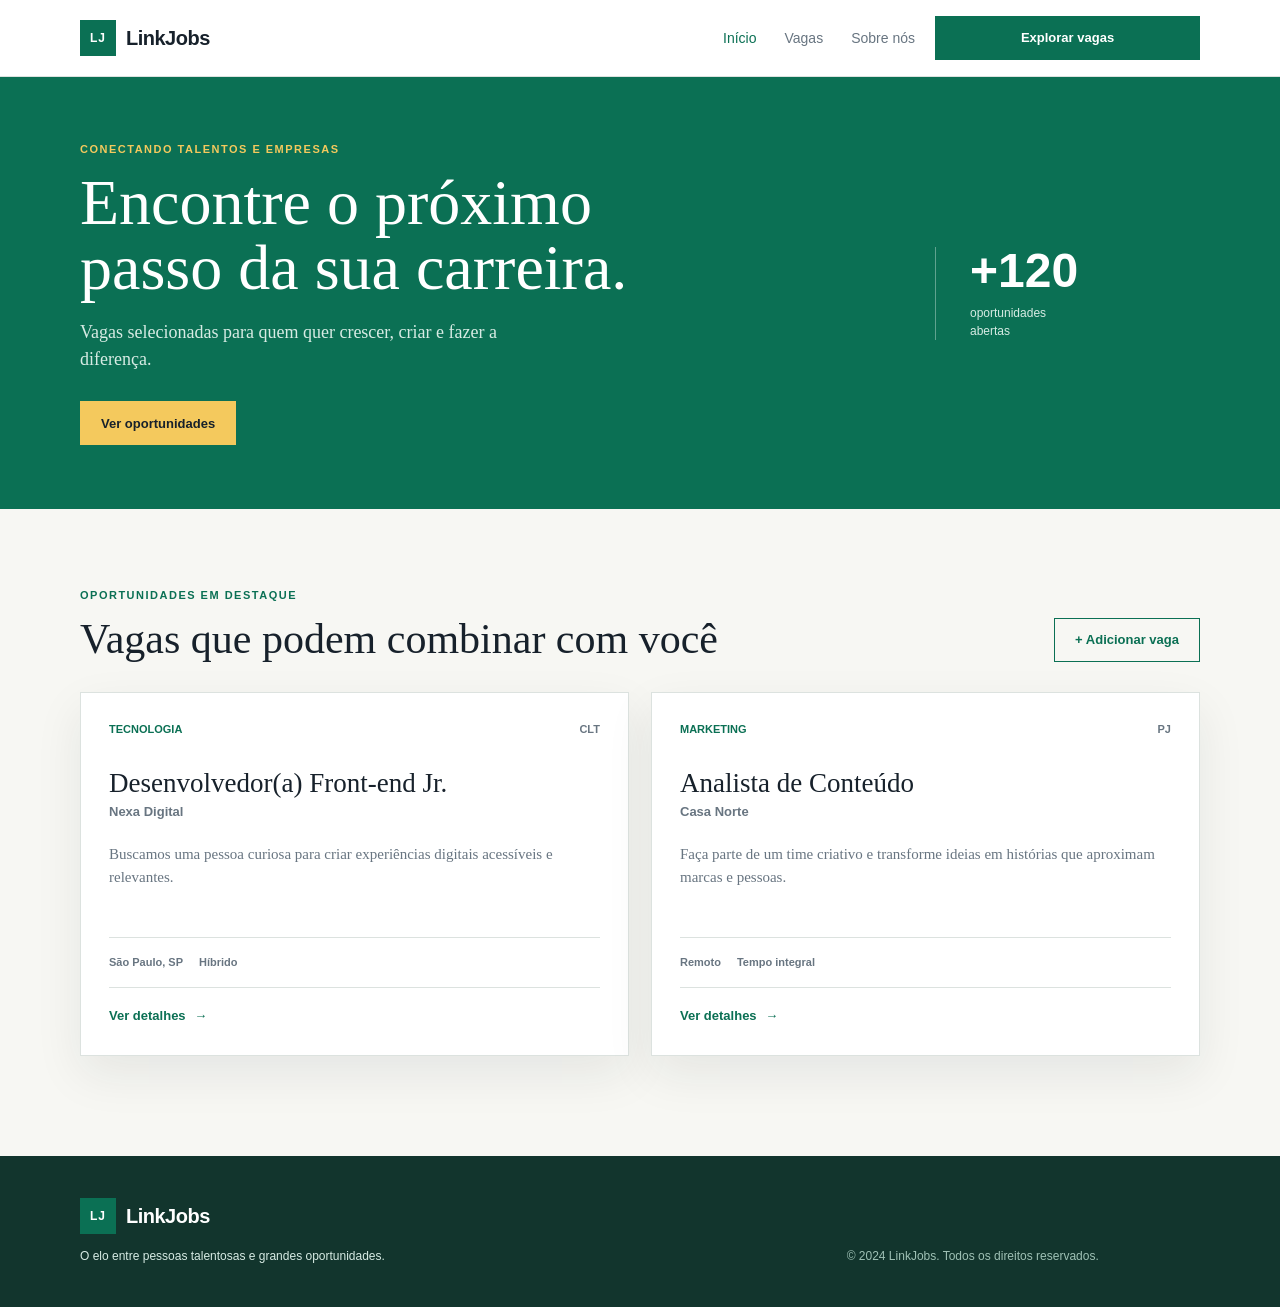
==== ex2/html/index.html @ 88093e97 "ex2 - facul" ====
<!DOCTYPE html>
<html lang="pt-BR">
<head>
    <meta charset="UTF-8">
    <meta name="viewport" content="width=device-width, initial-scale=1.0">
    <meta name="description" content="Encontre oportunidades e compartilhe vagas na LinkJobs.">
    <title>LinkJobs | Oportunidades profissionais</title>
    <link rel="stylesheet" href="../css/index.css">
</head>
<body>
    <header class="site-header">
        <div class="container site-header__content">
            <a class="brand" href="#inicio" aria-label="LinkJobs - início">
                <span class="brand__mark">LJ</span>
                <span class="brand__name">LinkJobs</span>
            </a>
            <nav class="main-nav" aria-label="Navegação principal">
                <a class="main-nav__link main-nav__link--active" href="#inicio">Início</a>
                <a class="main-nav__link" href="#vagas">Vagas</a>
                <a class="main-nav__link" href="#sobre">Sobre nós</a>
            </nav>
            <a class="header-action" href="#vagas">Explorar vagas</a>
        </div>
    </header>

    <main id="inicio">
        <section class="hero">
            <div class="container hero__content">
                <div class="hero__copy">
                    <p class="eyebrow">Conectando talentos e empresas</p>
                    <h1>Encontre o próximo passo da sua carreira.</h1>
                    <p class="hero__description">Vagas selecionadas para quem quer crescer, criar e fazer a diferença.</p>
                    <a class="button button--primary" href="#vagas">Ver oportunidades</a>
                </div>
                <div class="hero__aside" aria-hidden="true">
                    <span class="hero__number">+120</span>
                    <span class="hero__label">oportunidades abertas</span>
                </div>
            </div>
        </section>

        <section class="jobs-section" id="vagas">
            <div class="container">
                <div class="section-heading">
                    <div>
                        <p class="eyebrow">Oportunidades em destaque</p>
                        <h2>Vagas que podem combinar com você</h2>
                    </div>
                    <button class="button button--outline add-job-button" type="button" id="open-modal">+ Adicionar vaga</button>
                </div>

                <div class="jobs-grid" id="jobs-list">
                    <article class="job-card">
                        <div class="job-card__topline">
                            <span class="job-card__category">Tecnologia</span>
                            <span class="job-card__type">CLT</span>
                        </div>
                        <h3>Desenvolvedor(a) Front-end Jr.</h3>
                        <p class="job-card__company">Nexa Digital</p>
                        <p class="job-card__description">Buscamos uma pessoa curiosa para criar experiências digitais acessíveis e relevantes.</p>
                        <div class="job-card__details">
                            <span>São Paulo, SP</span>
                            <span>Híbrido</span>
                        </div>
                        <button class="job-card__link" type="button">Ver detalhes <span aria-hidden="true">→</span></button>
                    </article>

                    <article class="job-card">
                        <div class="job-card__topline">
                            <span class="job-card__category">Marketing</span>
                            <span class="job-card__type">PJ</span>
                        </div>
                        <h3>Analista de Conteúdo</h3>
                        <p class="job-card__company">Casa Norte</p>
                        <p class="job-card__description">Faça parte de um time criativo e transforme ideias em histórias que aproximam marcas e pessoas.</p>
                        <div class="job-card__details">
                            <span>Remoto</span>
                            <span>Tempo integral</span>
                        </div>
                        <button class="job-card__link" type="button">Ver detalhes <span aria-hidden="true">→</span></button>
                    </article>
                </div>
            </div>
        </section>

        <div class="modal-overlay" id="post-modal" role="dialog" aria-modal="true" aria-labelledby="modal-title" hidden>
            <div class="modal">
                <div class="modal__header">
                    <div>
                        <p class="eyebrow">Compartilhe uma oportunidade</p>
                        <h2 id="modal-title">Adicionar nova vaga</h2>
                    </div>
                    <button class="modal__close" type="button" id="close-modal" aria-label="Fechar formulário">×</button>
                </div>
                <form class="job-form" id="job-form">
                    <label for="job-title">Título da vaga</label>
                    <input id="job-title" name="job-title" type="text" placeholder="Ex.: Designer de Produto" required>

                    <label for="company">Empresa</label>
                    <input id="company" name="company" type="text" placeholder="Nome da empresa" required>

                    <div class="form-row">
                        <div>
                            <label for="category">Área</label>
                            <input id="category" name="category" type="text" placeholder="Ex.: Design" required>
                        </div>
                        <div>
                            <label for="location">Localização</label>
                            <input id="location" name="location" type="text" placeholder="Ex.: Remoto" required>
                        </div>
                    </div>

                    <label for="description">Descrição</label>
                    <textarea id="description" name="description" rows="4" placeholder="Conte um pouco sobre a oportunidade..." required></textarea>

                    <button class="button button--primary" id="button-submit" type="submit">Publicar vaga</button>
                </form>
            </div>
        </div>
    </main>

    <footer class="site-footer" id="sobre">
        <div class="container site-footer__content">
            <div>
                <a class="brand brand--footer" href="#inicio">
                    <span class="brand__mark">LJ</span>
                    <span class="brand__name">LinkJobs</span>
                </a>
                <p>O elo entre pessoas talentosas e grandes oportunidades.</p>
            </div>
            <p class="site-footer__copyright">© 2024 LinkJobs. Todos os direitos reservados.</p>
        </div>
    </footer>
</body>
<script src="../js/index.js"></script>
</html>
---- ex2/css/index.css ----
:root {
    --ink: #17212b;
    --muted: #687581;
    --paper: #f7f7f3;
    --white: #ffffff;
    --line: #dce2df;
    --green: #0b7054;
    --green-dark: #07533f;  
    --yellow: #f4c95d;
    --shadow: 0 18px 45px rgba(23, 33, 43, 0.08);
}

* {
    box-sizing: border-box;
}

html {
    scroll-behavior: smooth;
}

body {
    padding: 0;
    margin: 0;
    color: var(--ink);
    background: var(--paper);
    font-family: Georgia, 'Times New Roman', serif;
    line-height: 1.5;
}

a {
    color: inherit;
    text-decoration: none;
}

button,
input,
textarea {
    font: inherit;
}

button,
a {
    -webkit-tap-highlight-color: transparent;
}

.container {
    width: min(1120px, calc(100% - 40px));
    margin: 0 auto;
    display: grid;
    grid-template-columns: repeat(12, minmax(0, 1fr));
    column-gap: 20px;
}

.site-header {
    background: var(--white);
    border-bottom: 1px solid var(--line);
}

.site-header__content {
    align-items: center;
    min-height: 76px;
}

.brand {
    grid-column: 1 / span 3;
}

.main-nav {
    grid-column: 5 / span 5;
}

.header-action {
    grid-column: 10 / -1;
}

.brand {
    display: inline-flex;
    align-items: center;
    gap: 10px;
    font-family: Arial, sans-serif;
    font-weight: 800;
}

.brand__mark {
    display: grid;
    width: 36px;
    height: 36px;
    color: var(--white);
    background: var(--green);
    place-items: center;
    font-size: 12px;
    letter-spacing: 1px;
}

.brand__name {
    font-size: 20px;
    letter-spacing: -0.5px;
}

.main-nav {
    display: flex;
    gap: 28px;
    margin-left: auto;
    font-family: Arial, sans-serif;
    font-size: 14px;
}

.main-nav__link {
    color: var(--muted);
}

.main-nav__link:hover,
.main-nav__link--active {
    color: var(--green);
}

.header-action,
.button {
    display: inline-flex;
    align-items: center;
    justify-content: center;
    min-height: 44px;
    padding: 0 20px;
    border: 1px solid transparent;
    cursor: pointer;
    font-family: Arial, sans-serif;
    font-size: 13px;
    font-weight: 700;
    transition: background-color 180ms ease, color 180ms ease, border-color 180ms ease;
}

.header-action,
.button--primary {
    color: var(--white);
    background: var(--green);
}

.header-action:hover,
.button--primary:hover {
    background: var(--green-dark);
}

.hero {
    background: var(--green);
    color: var(--white);
}

.hero__content {
    align-items: center;
    min-height: 360px;
    padding: 64px 0;
}

.hero__copy {
    grid-column: 1 / span 8;
    max-width: 660px;
}

.eyebrow {
    margin: 0 0 12px;
    color: var(--yellow);
    font-family: Arial, sans-serif;
    font-size: 11px;
    font-weight: 700;
    letter-spacing: 1.5px;
    text-transform: uppercase;
}

.hero h1 {
    max-width: 620px;
    margin: 0 0 18px;
    font-size: clamp(38px, 5vw, 64px);
    font-weight: 400;
    line-height: 1.03;
}

.hero__description {
    max-width: 480px;
    margin: 0 0 28px;
    color: #d7ebe4;
    font-size: 18px;
}

.hero .button {
    color: var(--ink);
    background: var(--yellow);
}

.hero .button:hover {
    background: #ffe093;
}

.hero__aside {
    grid-column: 10 / span 3;
    display: flex;
    flex-direction: column;
    padding-left: 34px;
    border-left: 1px solid rgba(255, 255, 255, 0.35);
    font-family: Arial, sans-serif;
}

.hero__number {
    font-size: 48px;
    font-weight: 700;
    line-height: 1;
}

.hero__label {
    max-width: 100px;
    margin-top: 9px;
    color: #d7ebe4;
    font-size: 12px;
}

.jobs-section {
    padding: 78px 0 100px;
}

.section-heading {
    grid-column: 1 / -1;
    display: flex;
    align-items: end;
    justify-content: space-between;
    margin-bottom: 30px;
    gap: 24px;
}

.section-heading .eyebrow {
    color: var(--green);
}

h2 {
    margin: 0;
    font-size: clamp(28px, 4vw, 42px);
    font-weight: 400;
    line-height: 1.1;
}

.button--outline {
    color: var(--green);
    background: transparent;
    border-color: var(--green);
    white-space: nowrap;
}

.button--outline:hover {
    color: var(--white);
    background: var(--green);
}

.jobs-grid {
    grid-column: 1 / -1;
    display: grid;
    grid-template-columns: repeat(12, minmax(0, 1fr));
    gap: 22px;
}

.job-card {
    grid-column: span 6;
    padding: 28px;
    background: var(--white);
    border: 1px solid var(--line);
    box-shadow: var(--shadow);
}

.job-card__topline,
.job-card__details {
    display: flex;
    justify-content: space-between;
    gap: 16px;
    font-family: Arial, sans-serif;
    font-size: 11px;
    font-weight: 700;
    text-transform: uppercase;
}

.job-card__category {
    color: var(--green);
}

.job-card__type {
    color: var(--muted);
}

.job-card h3 {
    margin: 30px 0 4px;
    font-size: 27px;
    font-weight: 400;
    line-height: 1.12;
}

.job-card__company {
    margin: 0;
    color: var(--muted);
    font-family: Arial, sans-serif;
    font-size: 13px;
    font-weight: 700;
}

.job-card__description {
    min-height: 72px;
    margin: 22px 0;
    color: var(--muted);
    font-size: 15px;
}

.job-card__details {
    justify-content: flex-start;
    padding: 16px 0;
    color: var(--muted);
    border-top: 1px solid var(--line);
    border-bottom: 1px solid var(--line);
    text-transform: none;
}

.job-card__link {
    padding: 18px 0 0;
    color: var(--green);
    background: transparent;
    border: 0;
    cursor: pointer;
    font-family: Arial, sans-serif;
    font-size: 13px;
    font-weight: 700;
}

.job-card__link span {
    display: inline-block;
    margin-left: 5px;
    transition: transform 180ms ease;
}

.job-card__link:hover span {
    transform: translateX(4px);
}

.modal-overlay {
    position: fixed;
    z-index: 10;
    inset: 0;
    display: grid;
    padding: 20px;
    overflow-y: auto;
    background: rgba(23, 33, 43, 0.62);
    place-items: center;
}

.modal-overlay[hidden] {
    display: none;
}

.modal {
    width: min(580px, 100%);
    padding: 32px;
    background: var(--white);
    box-shadow: 0 25px 70px rgba(23, 33, 43, 0.25);
}

.modal__header {
    display: flex;
    justify-content: space-between;
    gap: 20px;
    margin-bottom: 26px;
}

.modal .eyebrow {
    color: var(--green);
}

.modal__close {
    width: 36px;
    height: 36px;
    color: var(--muted);
    background: transparent;
    border: 1px solid var(--line);
    cursor: pointer;
    font-size: 25px;
    line-height: 1;
}

.job-form {
    display: grid;
    gap: 9px;
    font-family: Arial, sans-serif;
}

.job-form label {
    margin-top: 8px;
    color: var(--ink);
    font-size: 12px;
    font-weight: 700;
}

.job-form input,
.job-form textarea {
    width: 100%;
    padding: 12px 13px;
    color: var(--ink);
    background: var(--paper);
    border: 1px solid var(--line);
    outline: none;
    resize: vertical;
}

.job-form input:focus,
.job-form textarea:focus {
    border-color: var(--green);
}

.form-row {
    display: grid;
    grid-template-columns: 1fr 1fr;
    gap: 16px;
}

.form-row > div {
    display: grid;
    gap: 9px;
}

.job-form .button {
    margin-top: 18px;
}

.site-footer {
    padding: 42px 0;
    color: #d7ebe4;
    background: #12352d;
}

.site-footer__content {
    display: grid;
    align-items: end;
    gap: 30px;
}

.site-footer__content > div {
    grid-column: 1 / span 7;
}

.site-footer__copyright {
    grid-column: 9 / -1;
}

.brand--footer {
    color: var(--white);
}

.site-footer p {
    margin: 13px 0 0;
    font-family: Arial, sans-serif;
    font-size: 12px;
}

.site-footer__copyright {
    margin: 0 !important;
    color: #9fc1b5;
}

@media (max-width: 1199px) {
    .hero__copy {
        grid-column: 1 / span 9;
    }

    .hero__aside {
        grid-column: 10 / -1;
    }

    .job-card {
        padding: 24px;
    }
}

@media (max-width: 991px) {
    .container {
        column-gap: 16px;
    }

    .brand {
        grid-column: 1 / span 4;
    }

    .main-nav {
        grid-column: 5 / span 4;
        gap: 16px;
    }

    .header-action {
        grid-column: 9 / -1;
    }

    .hero__copy {
        grid-column: 1 / span 8;
    }

    .hero__aside {
        grid-column: 10 / -1;
    }

    .section-heading {
        align-items: start;
        flex-direction: column;
    }
}

@media (max-width: 767px) {
    .container {
        width: min(100% - 28px, 1120px);
    }

    .site-header__content {
        padding: 14px 0;
        row-gap: 14px;
    }

    .brand,
    .main-nav,
    .header-action {
        grid-column: 1 / -1;
    }

    .main-nav {
        order: 3;
        width: 100%;
        justify-content: space-between;
        margin: 0;
        padding-top: 12px;
        border-top: 1px solid var(--line);
    }

    .header-action {
        padding: 0 12px;
        font-size: 12px;
    }

    .hero__content {
        align-items: flex-start;
        min-height: auto;
        padding: 54px 0 60px;
    }

    .hero__copy,
    .hero__aside {
        grid-column: 1 / -1;
    }

    .hero__aside {
        padding: 18px 0 0;
        border-top: 1px solid rgba(255, 255, 255, 0.35);
        border-left: 0;
    }

    .jobs-section {
        padding: 54px 0 70px;
    }

    .section-heading {
        align-items: flex-start;
        flex-direction: column;
    }

    .jobs-grid {
        grid-template-columns: repeat(12, minmax(0, 1fr));
    }

    .job-card {
        grid-column: span 12;
    }

    .job-card__description {
        min-height: 0;
    }

    .modal {
        padding: 24px 18px;
    }

    .form-row {
        grid-template-columns: 1fr;
        gap: 0;
    }

    .site-footer__content {
        row-gap: 20px;
    }

    .site-footer__content > div,
    .site-footer__copyright {
        grid-column: 1 / -1;
    }
}

@media (max-width: 575px) {
    .container {
        width: min(100% - 24px, 1120px);
    }

    .site-header__content {
        min-height: 0;
    }

    .main-nav {
        font-size: 12px;
    }

    .header-action {
        width: 100%;
    }

    .hero h1 {
        font-size: 40px;
    }

    .hero__description {
        font-size: 16px;
    }

    .section-heading h2 {
        font-size: 32px;
    }

    .add-job-button {
        width: 100%;
    }

    .job-card {
        padding: 20px;
    }

    .job-card h3 {
        font-size: 24px;
    }

    .job-card__details {
        align-items: flex-start;
        flex-direction: column;
        gap: 5px;
    }
}

@media (max-width: 399px) {
    .main-nav {
        align-items: flex-start;
        flex-direction: column;
        gap: 8px;
    }

    .hero__content {
        padding: 42px 0 48px;
    }

    .hero h1 {
        font-size: 34px;
    }

    .modal-overlay {
        padding: 10px;
    }

    .modal {
        padding: 20px 14px;
    }
}
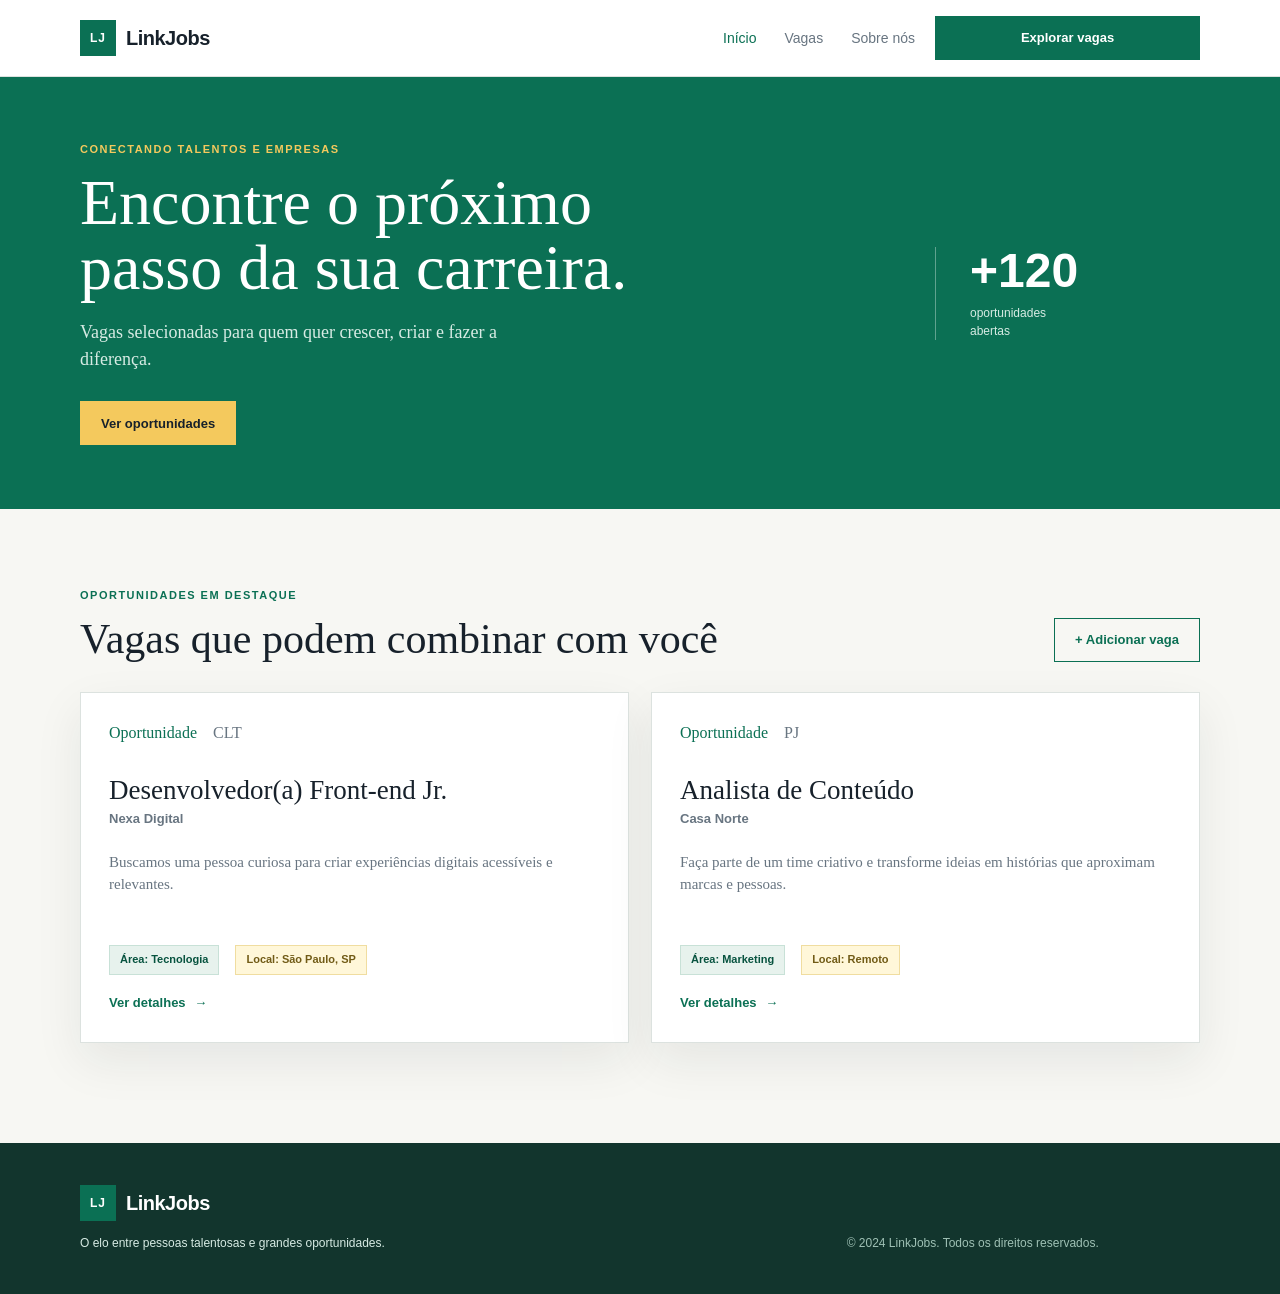
==== commit 28bd85ec: "att final ex2" ====
--- a/ex2/html/index.html
+++ b/ex2/html/index.html
@@ -10,21 +10,26 @@
 <body>
     <header class="site-header">
         <div class="container site-header__content">
-            <a class="brand" href="#inicio" aria-label="LinkJobs - início">
+            <a class="brand" href="" id="home" aria-label="LinkJobs - início">
                 <span class="brand__mark">LJ</span>
                 <span class="brand__name">LinkJobs</span>
             </a>
-            <nav class="main-nav" aria-label="Navegação principal">
-                <a class="main-nav__link main-nav__link--active" href="#inicio">Início</a>
+            <button class="menu-toggle" type="button" aria-expanded="false" aria-controls="main-menu" aria-label="Abrir menu">
+                <span></span>
+                <span></span>
+                <span></span>
+            </button>
+            <nav class="main-nav" id="main-menu" aria-label="Navegação principal">
+                <a id="inicio" class="main-nav__link main-nav__link--active" href="">Início</a>
                 <a class="main-nav__link" href="#vagas">Vagas</a>
-                <a class="main-nav__link" href="#sobre">Sobre nós</a>
+                <button class="main-nav__link main-nav__button" id="aboutus" type="button">Sobre nós</button>
             </nav>
             <a class="header-action" href="#vagas">Explorar vagas</a>
         </div>
     </header>
 
     <main id="inicio">
-        <section class="hero">
+        <section class="hero" id="hero">
             <div class="container hero__content">
                 <div class="hero__copy">
                     <p class="eyebrow">Conectando talentos e empresas</p>
@@ -52,32 +57,62 @@
                 <div class="jobs-grid" id="jobs-list">
                     <article class="job-card">
                         <div class="job-card__topline">
-                            <span class="job-card__category">Tecnologia</span>
+                            <span class="job-card__category">Oportunidade</span>
                             <span class="job-card__type">CLT</span>
                         </div>
                         <h3>Desenvolvedor(a) Front-end Jr.</h3>
                         <p class="job-card__company">Nexa Digital</p>
                         <p class="job-card__description">Buscamos uma pessoa curiosa para criar experiências digitais acessíveis e relevantes.</p>
-                        <div class="job-card__details">
-                            <span>São Paulo, SP</span>
-                            <span>Híbrido</span>
+                        <div class="job-card__badges">
+                            <span class="job-badge job-badge--area">Área: Tecnologia</span>
+                            <span class="job-badge job-badge--location">Local: São Paulo, SP</span>
                         </div>
                         <button class="job-card__link" type="button">Ver detalhes <span aria-hidden="true">→</span></button>
                     </article>
 
                     <article class="job-card">
                         <div class="job-card__topline">
-                            <span class="job-card__category">Marketing</span>
+                            <span class="job-card__category">Oportunidade</span>
                             <span class="job-card__type">PJ</span>
                         </div>
                         <h3>Analista de Conteúdo</h3>
                         <p class="job-card__company">Casa Norte</p>
                         <p class="job-card__description">Faça parte de um time criativo e transforme ideias em histórias que aproximam marcas e pessoas.</p>
-                        <div class="job-card__details">
-                            <span>Remoto</span>
-                            <span>Tempo integral</span>
+                        <div class="job-card__badges">
+                            <span class="job-badge job-badge--area">Área: Marketing</span>
+                            <span class="job-badge job-badge--location">Local: Remoto</span>
                         </div>
                         <button class="job-card__link" type="button">Ver detalhes <span aria-hidden="true">→</span></button>
+                    </article>
+                </div>
+            </div>
+        </section>
+
+        <section class="about-section" id="sobre" hidden>
+            <div class="container about-section__content">
+                <div class="about-section__intro">
+                    <p class="eyebrow">Sobre a LinkJobs</p>
+                    <h2>Trabalho com propósito começa por boas conexões.</h2>
+                </div>
+                <div class="about-section__text">
+                    <p>A LinkJobs aproxima profissionais e empresas que compartilham vontade de crescer, criar e transformar o futuro do trabalho.</p>
+                    <p>Reunimos oportunidades relevantes e ajudamos cada pessoa a encontrar um caminho profissional mais alinhado com seus talentos e objetivos.</p>
+                </div>
+                <div class="about-section__values" aria-label="Valores da LinkJobs">
+                    <article class="about-value">
+                        <span class="about-value__number">01</span>
+                        <h3>Conexões reais</h3>
+                        <p>Relacionamentos profissionais construídos com transparência e cuidado.</p>
+                    </article>
+                    <article class="about-value">
+                        <span class="about-value__number">02</span>
+                        <h3>Oportunidades acessíveis</h3>
+                        <p>Informação clara para tornar a próxima escolha mais simples.</p>
+                    </article>
+                    <article class="about-value">
+                        <span class="about-value__number">03</span>
+                        <h3>Crescimento contínuo</h3>
+                        <p>Espaço para talentos e empresas evoluírem juntos.</p>
                     </article>
                 </div>
             </div>
@@ -117,9 +152,18 @@
                 </form>
             </div>
         </div>
+
+        <div class="toast" id="toast" role="status" aria-live="polite" hidden>
+            <span class="toast__icon" aria-hidden="true">✓</span>
+            <span id="toast-message">Vaga publicada com sucesso.</span>
+        </div>
+        <div class="toast__error" id="toast-error" role="status" aria-live="polite" hidden>
+            <span class="toast__icon__error" aria-hidden="true">X</span>
+            <span id="toast-message">Erro, confira os campos e tente novamente</span>
+        </div>
     </main>
 
-    <footer class="site-footer" id="sobre">
+    <footer class="site-footer">
         <div class="container site-footer__content">
             <div>
                 <a class="brand brand--footer" href="#inicio">
@@ -132,5 +176,5 @@
         </div>
     </footer>
 </body>
-<script src="../js/index.js"></script>
+<script type="module" src="../js/index.js"></script>
 </html>
--- a/ex2/css/index.css
+++ b/ex2/css/index.css
@@ -5,7 +5,8 @@
     --white: #ffffff;
     --line: #dce2df;
     --green: #0b7054;
-    --green-dark: #07533f;  
+    --green-dark: #07533f;
+    --red: #940000; 
     --yellow: #f4c95d;
     --shadow: 0 18px 45px rgba(23, 33, 43, 0.08);
 }
@@ -69,6 +70,10 @@
     grid-column: 5 / span 5;
 }
 
+.menu-toggle {
+    display: none;
+}
+
 .header-action {
     grid-column: 10 / -1;
 }
@@ -99,6 +104,7 @@
 
 .main-nav {
     display: flex;
+    align-items: center;
     gap: 28px;
     margin-left: auto;
     font-family: Arial, sans-serif;
@@ -107,6 +113,13 @@
 
 .main-nav__link {
     color: var(--muted);
+}
+
+.main-nav__button {
+    padding: 0;
+    background: transparent;
+    border: 0;
+    cursor: pointer;
 }
 
 .main-nav__link:hover,
@@ -255,6 +268,72 @@
     gap: 22px;
 }
 
+.about-section {
+    padding: 82px 0 96px;
+    color: var(--white);
+    background: #12352d;
+    border-bottom: 1px solid var(--white);
+}
+
+.about-section__intro {
+    grid-column: 1 / span 5;
+}
+
+.about-section__intro h2 {
+    color: var(--white);
+}
+
+.about-section__text {
+    grid-column: 7 / -1;
+    padding-top: 7px;
+    color: #d7ebe4;
+    font-size: 17px;
+}
+
+.about-section__text p {
+    margin: 0 0 18px;
+}
+
+.about-section__values {
+    grid-column: 1 / -1;
+    display: grid;
+    grid-template-columns: repeat(3, 1fr);
+    gap: 22px;
+    margin-top: 62px;
+    padding-top: 26px;
+    border-top: 1px solid rgba(255, 255, 255, 0.25);
+}
+
+.about-value {
+    padding-right: 24px;
+    border-right: 1px solid rgba(255, 255, 255, 0.25);
+}
+
+.about-value:last-child {
+    border-right: 0;
+}
+
+.about-value__number {
+    color: var(--yellow);
+    font-family: Arial, sans-serif;
+    font-size: 12px;
+    font-weight: 700;
+}
+
+.about-value h3 {
+    margin: 18px 0 8px;
+    font-size: 22px;
+    font-weight: 400;
+}
+
+.about-value p {
+    max-width: 250px;
+    margin: 0;
+    color: #b9d3c9;
+    font-family: Arial, sans-serif;
+    font-size: 13px;
+}
+
 .job-card {
     grid-column: span 6;
     padding: 28px;
@@ -264,14 +343,10 @@
 }
 
 .job-card__topline,
-.job-card__details {
+.job-card__badges {
     display: flex;
-    justify-content: space-between;
+    flex-wrap: wrap;
     gap: 16px;
-    font-family: Arial, sans-serif;
-    font-size: 11px;
-    font-weight: 700;
-    text-transform: uppercase;
 }
 
 .job-card__category {
@@ -304,13 +379,104 @@
     font-size: 15px;
 }
 
-.job-card__details {
-    justify-content: flex-start;
-    padding: 16px 0;
-    color: var(--muted);
-    border-top: 1px solid var(--line);
-    border-bottom: 1px solid var(--line);
-    text-transform: none;
+.job-badge {
+    display: inline-flex;
+    align-items: center;
+    min-height: 30px;
+    padding: 5px 10px;
+    color: var(--green-dark);
+    background: #e7f2ed;
+    border: 1px solid #c8e1d7;
+    font-family: Arial, sans-serif;
+    font-size: 11px;
+    font-weight: 700;
+}
+
+.job-badge--location {
+    color: #715b16;
+    background: #fff7d9;
+    border-color: #f0dda0;
+}
+
+.toast {
+    position: fixed;
+    z-index: 20;
+    right: 24px;
+    bottom: 24px;
+    display: flex;
+    align-items: center;
+    gap: 10px;
+    width: min(360px, calc(100% - 32px));
+    padding: 14px 16px;
+    color: var(--white);
+    background: var(--green-dark);
+    box-shadow: 0 14px 35px rgba(23, 33, 43, 0.22);
+    font-family: Arial, sans-serif;
+    font-size: 13px;
+    font-weight: 700;
+    animation: toast-in 220ms ease-out;
+}
+
+.toast[hidden] {
+    display: none;
+}
+
+.toast__icon {
+    display: grid;
+    flex: 0 0 24px;
+    width: 24px;
+    height: 24px;
+    color: var(--green-dark);
+    background: var(--yellow);
+    border-radius: 50%;
+    place-items: center;
+    font-size: 15px;
+}
+.toast__error {
+    position: fixed;
+    z-index: 20;
+    right: 24px;
+    bottom: 24px;
+    display: flex;
+    align-items: center;
+    gap: 10px;
+    width: min(360px, calc(100% - 32px));
+    padding: 14px 16px;
+    color: var(--white);
+    background: var(--red);
+    box-shadow: 0 14px 35px rgba(23, 33, 43, 0.22);
+    font-family: Arial, sans-serif;
+    font-size: 13px;
+    font-weight: 700;
+    animation: toast-in 220ms ease-out;
+}
+
+.toast__error[hidden] {
+    display: none;
+}
+
+.toast__icon__error {
+    display: grid;
+    flex: 0 0 24px;
+    width: 24px;
+    height: 24px;
+    color: var(--red);
+    background: var(--white);
+    border-radius: 50%;
+    place-items: center;
+    font-size: 15px;
+}
+
+@keyframes toast-in {
+    from {
+        opacity: 0;
+        transform: translateY(12px);
+    }
+
+    to {
+        opacity: 1;
+        transform: translateY(0);
+    }
 }
 
 .job-card__link {
@@ -501,6 +667,15 @@
         align-items: start;
         flex-direction: column;
     }
+
+    .about-section__intro,
+    .about-section__text {
+        grid-column: 1 / -1;
+    }
+
+    .about-section__text {
+        padding-top: 0;
+    }
 }
 
 @media (max-width: 767px) {
@@ -519,18 +694,58 @@
         grid-column: 1 / -1;
     }
 
+    .brand {
+        grid-column: 1 / span 10;
+    }
+
+    .menu-toggle {
+        grid-column: 11 / -1;
+        display: flex;
+        flex-direction: column;
+        align-items: center;
+        justify-content: center;
+        width: 44px;
+        height: 44px;
+        padding: 8px;
+        border: 1px solid var(--line);
+        color: var(--ink);
+        background: var(--white);
+        cursor: pointer;
+        gap: 5px;
+    }
+
+    .menu-toggle span {
+        display: block;
+        width: 20px;
+        height: 2px;
+        background: currentColor;
+    }
+
     .main-nav {
+        grid-column: 1 / -1;
         order: 3;
         width: 100%;
-        justify-content: space-between;
+        display: none;
         margin: 0;
         padding-top: 12px;
         border-top: 1px solid var(--line);
     }
 
+    .main-nav.is-open {
+        display: flex;
+        justify-content: space-between;
+    }
+
     .header-action {
+        grid-column: 1 / -1;
+        order: 4;
+        display: none;
         padding: 0 12px;
         font-size: 12px;
+    }
+
+    .header-action.is-open {
+        display: inline-flex;
     }
 
     .hero__content {
@@ -554,6 +769,27 @@
         padding: 54px 0 70px;
     }
 
+    .about-section {
+        padding: 58px 0 68px;
+    }
+
+    .about-section__values {
+        grid-template-columns: 1fr;
+        gap: 26px;
+        margin-top: 38px;
+    }
+
+    .about-value {
+        padding: 0 0 26px;
+        border-right: 0;
+        border-bottom: 1px solid rgba(255, 255, 255, 0.25);
+    }
+
+    .about-value:last-child {
+        padding-bottom: 0;
+        border-bottom: 0;
+    }
+
     .section-heading {
         align-items: flex-start;
         flex-direction: column;
@@ -631,10 +867,12 @@
         font-size: 24px;
     }
 
-    .job-card__details {
-        align-items: flex-start;
-        flex-direction: column;
-        gap: 5px;
+    .job-card__badges {
+        gap: 8px;
+    }
+
+    .job-badge {
+        max-width: 100%;
     }
 }
 
